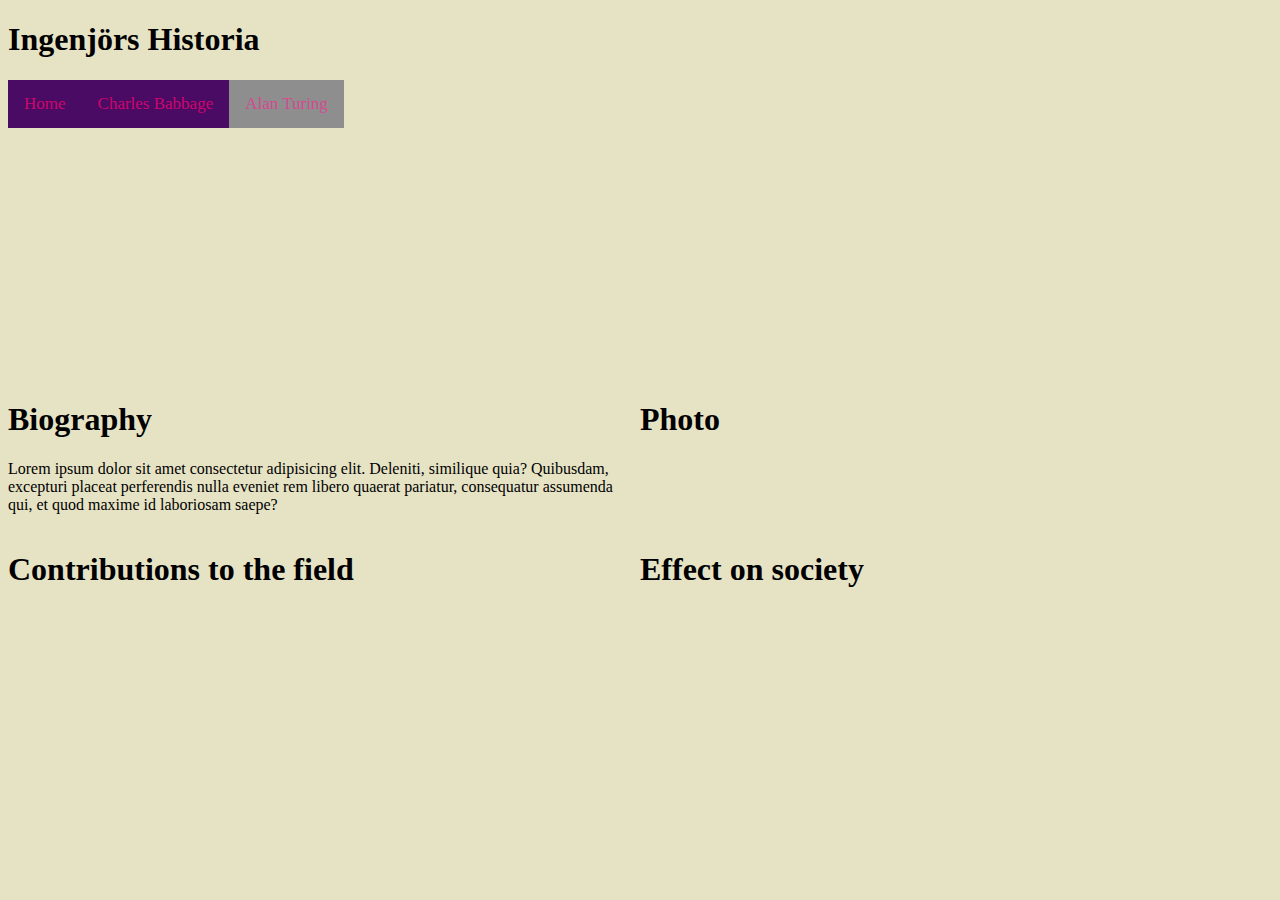
==== Alan Turing.html @ 5a164355 "Framework for styling and text body done" ====
<!DOCTYPE html>
<html lang="en">
<head>
    <meta charset="UTF-8">
    <meta name="viewport" content="width=device-width, initial-scale=1.0">
    <title>Alan Turing</title>
    <link rel="stylesheet" href="style.css">
</head>
<body>
    <header><h1>Ingenjörs Historia</h1></header>
    <div class="grid-container">
        <div class="topnav">
            <a  href="index.html">Home</a>
            <a href="Charles Babbage.html">Charles Babbage</a>
            <a class= "active" href="Alan Turing.html">Alan Turing</a>
        </div>
        <div class="textgrid">
            <div>
                <h1>Biography</h1>
                <p>Lorem ipsum dolor sit amet consectetur adipisicing elit. Deleniti, similique quia? Quibusdam, excepturi placeat perferendis nulla eveniet rem libero quaerat pariatur, consequatur assumenda qui, et quod maxime id laboriosam saepe?</p>
            </div>
            <div>
                <h1>Photo</h1>
            </div>
            <div>
                <h1>Contributions to the field</h1>
            </div>
            <div>
                <h1>Effect on society</h1>
            </div>
        </div> 
    </div>  
</body>
</html>
---- style.css ----
body {
    background-color: rgb(230, 227, 197);
}

/* Style the links inside the navigation bar */
.topnav a {
    float: left;
    color: #cd066d;
    background-color: #490b64;
    text-align: center;
    padding: 14px 16px;
    text-decoration: none;
    font-size: 17px;
}
  
/* Change the color of links on hover */  
.topnav a:hover {
    background-color: #5a0b64;
    color: #cd066d;
}

.topnav a.active {
    background-color: #8e8e8e;
    color: #d54991;
}

.grid-container {
    display: grid;
    grid-template-rows: 1fr 1fr;
}
.textgrid {
    display: grid;
    grid-template-rows: 1fr 1fr;
    grid-template-columns: 1fr 1fr;
}
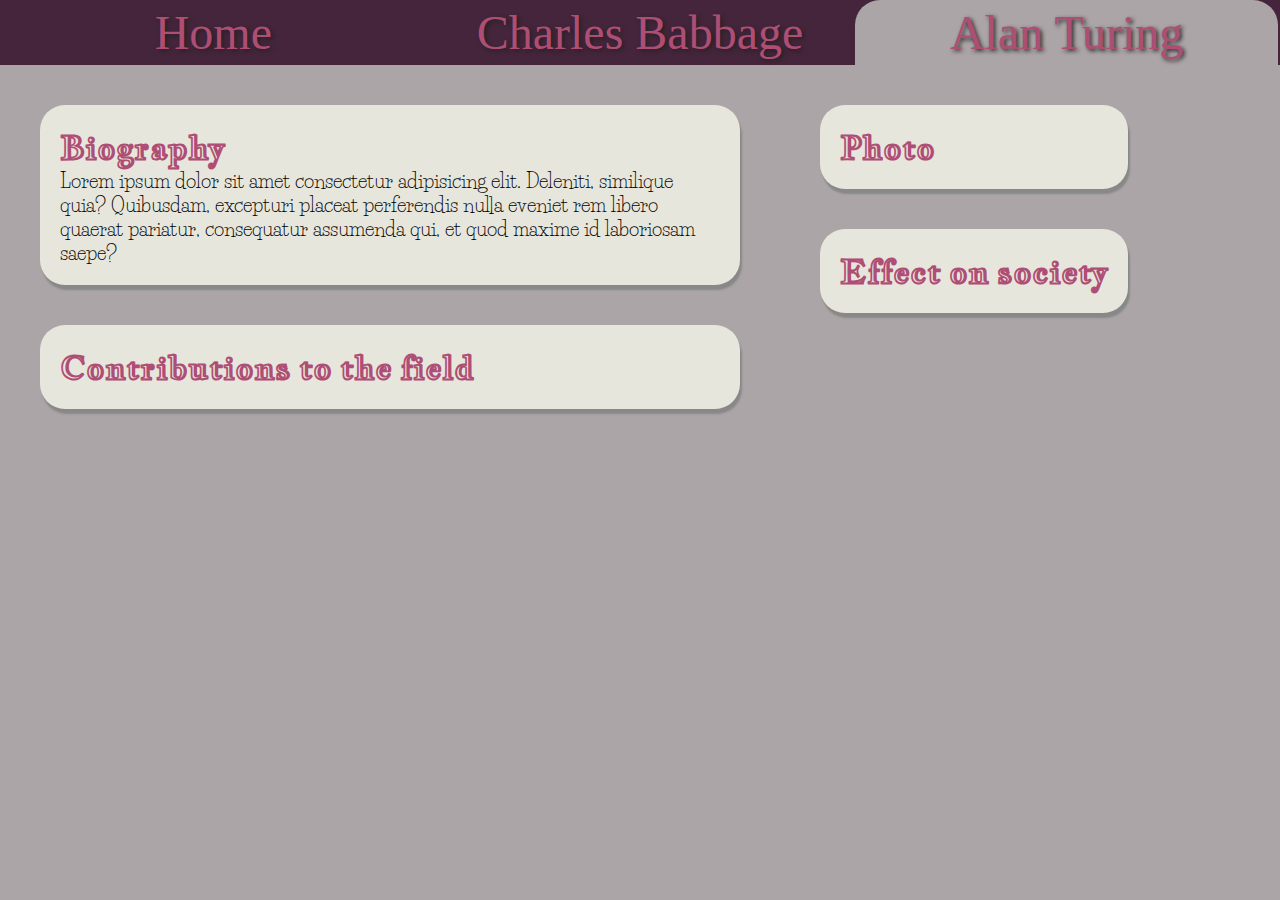
==== commit ac41577d: "Styling is more consistent" ====
--- a/Alan Turing.html
+++ b/Alan Turing.html
@@ -7,28 +7,33 @@
     <link rel="stylesheet" href="style.css">
 </head>
 <body>
-    <header><h1>Ingenjörs Historia</h1></header>
-    <div class="grid-container">
-        <div class="topnav">
+    <header>
+        <nav class="topnav">
             <a  href="index.html">Home</a>
             <a href="Charles Babbage.html">Charles Babbage</a>
             <a class= "active" href="Alan Turing.html">Alan Turing</a>
-        </div>
-        <div class="textgrid">
-            <div>
+        </nav>
+    </header>
+    <div class="contentContainer">
+        <div>
+            <div class="bubble">
                 <h1>Biography</h1>
                 <p>Lorem ipsum dolor sit amet consectetur adipisicing elit. Deleniti, similique quia? Quibusdam, excepturi placeat perferendis nulla eveniet rem libero quaerat pariatur, consequatur assumenda qui, et quod maxime id laboriosam saepe?</p>
             </div>
-            <div>
+            <div class="bubble">
+                <h1>Contributions to the field</h1>
+            </div>
+        </div>
+        <div>
+            <div class="bubble photo">
                 <h1>Photo</h1>
             </div>
-            <div>
-                <h1>Contributions to the field</h1>
-            </div>
-            <div>
+            <div class="bubble">
                 <h1>Effect on society</h1>
             </div>
-        </div> 
+        </div>
+    </div> 
+    <div class="grid-container">
     </div>  
 </body>
 </html>--- a/style.css
+++ b/style.css
@@ -1,37 +1,78 @@
+@import url('https://fonts.googleapis.com/css2?family=Irish+Grover&family=Jacques+Francois+Shadow&family=Life+Savers&display=swap');
 
-body {
-    background-color: rgb(230, 227, 197);
+* {
+    margin: 0;
+    padding: 0;
+    box-sizing: border-box;
 }
 
-/* Style the links inside the navigation bar */
-.topnav a {
-    float: left;
-    color: #cd066d;
-    background-color: #490b64;
-    text-align: center;
-    padding: 14px 16px;
-    text-decoration: none;
-    font-size: 17px;
-}
-  
 /* Change the color of links on hover */  
 .topnav a:hover {
     background-color: #5a0b64;
     color: #cd066d;
 }
 
-.topnav a.active {
-    background-color: #8e8e8e;
-    color: #d54991;
+body {
+    background-color: #ACA5A7;
+    font-family: 'Life Savers', serif;
+    font-size: 20px;
 }
 
-.grid-container {
-    display: grid;
-    grid-template-rows: 1fr 1fr;
-}
-.textgrid {
-    display: grid;
-    grid-template-rows: 1fr 1fr;
-    grid-template-columns: 1fr 1fr;
+header {
+    background-color: #45253B;
 }
 
+nav {
+    display: flex;
+    flex-direction: row;
+    justify-content: space-around;
+    list-style: none;
+}
+
+nav a {
+    font-family: 'Irish Grover', cursive;
+    font-size: 48px;
+    color: #AF4E75;
+    text-shadow: 2px 2px 4px #222222;
+    width: 33%;
+    text-align: center;
+    padding: 5px;
+    text-decoration: none;
+}
+
+a.active {
+    background-color: #ACA5A7;
+    border-radius: 25px;
+    margin-bottom: -25px;
+}
+
+div.contentContainer {
+    display: flex;
+    flex-direction: row;
+    flex-wrap: wrap;
+}
+
+div.bubble {
+    background-color: #E7E6DC;
+    border-radius: 25px;
+    padding: 1em;
+    margin: 2em;
+    box-shadow: 2px 5px 2px #888888;
+    max-width: 700px;
+}
+
+div.photo {
+
+}
+
+img {
+    width: 100%;
+    height: auto;
+    border-radius: 25px;
+}
+
+h1 {
+    font-family: 'Jacques Francois Shadow', serif;
+    color: #AF4E75;
+    font-size: 32px;
+}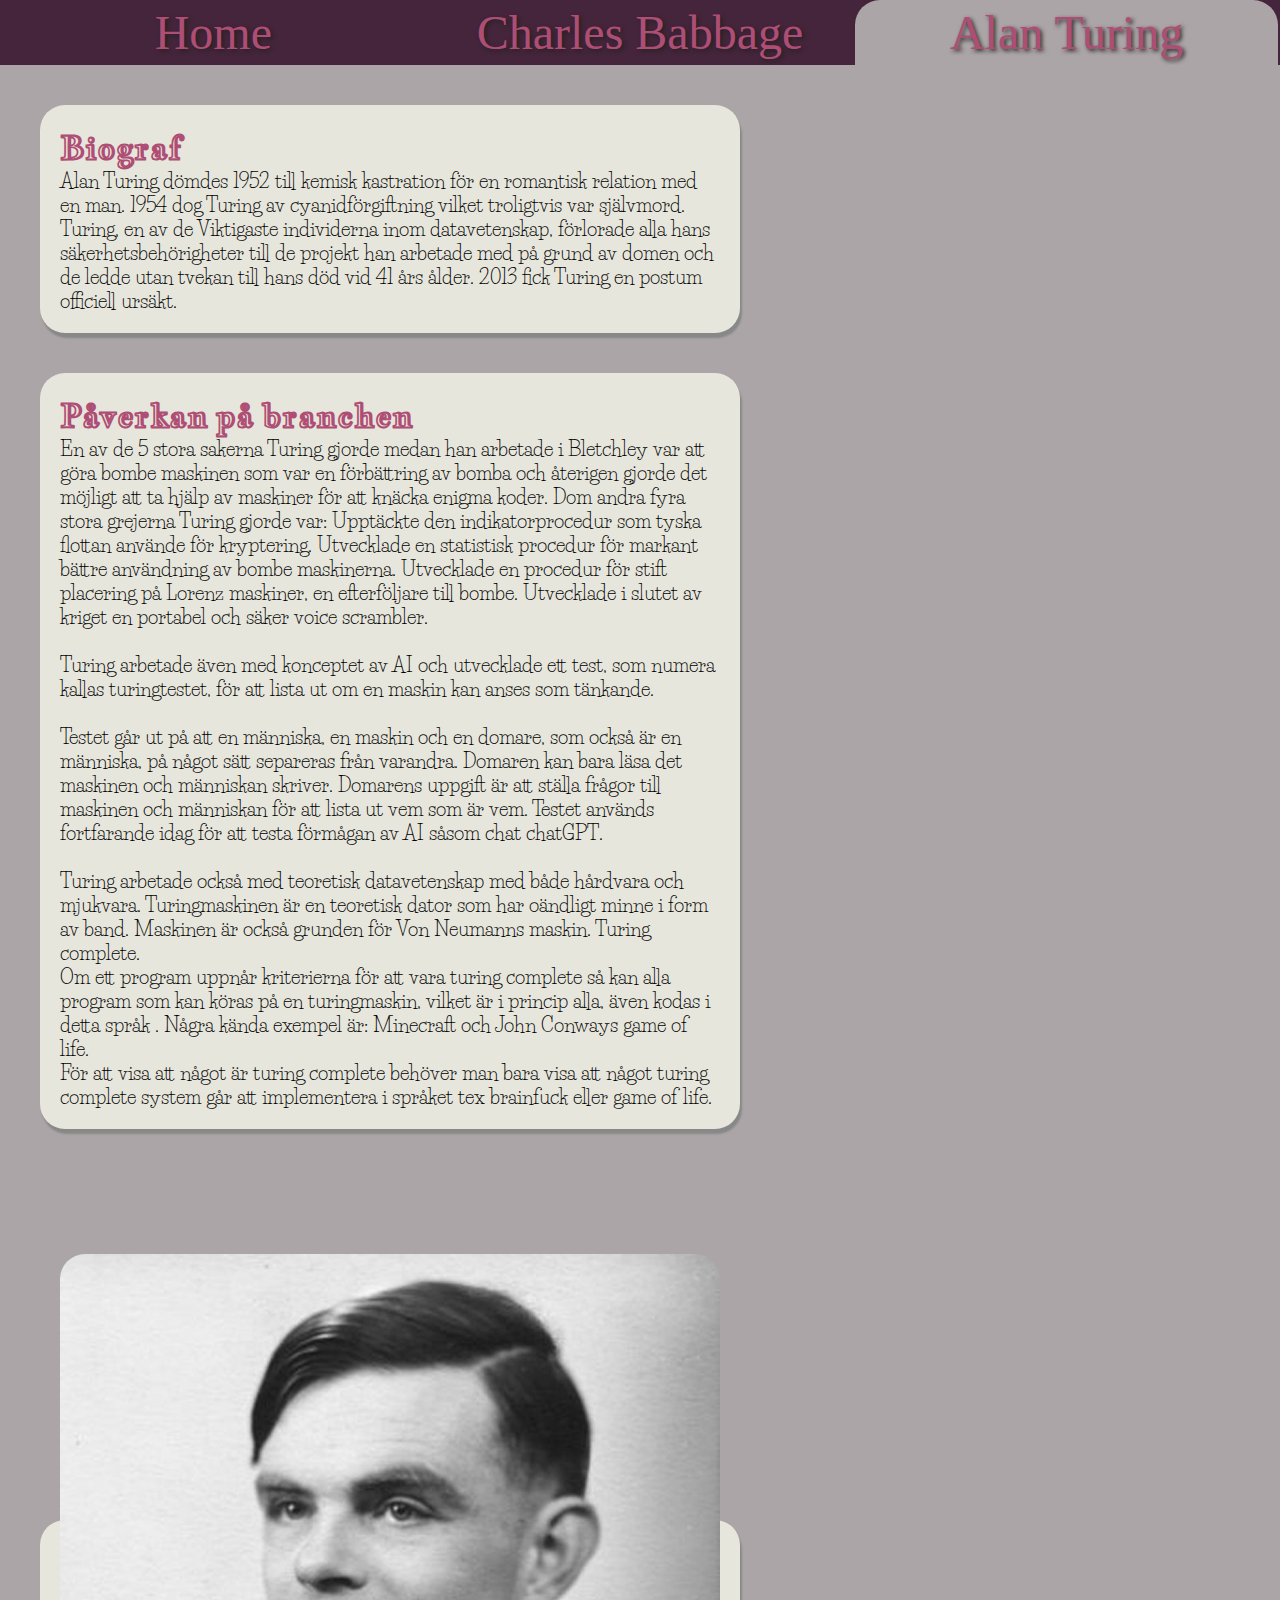
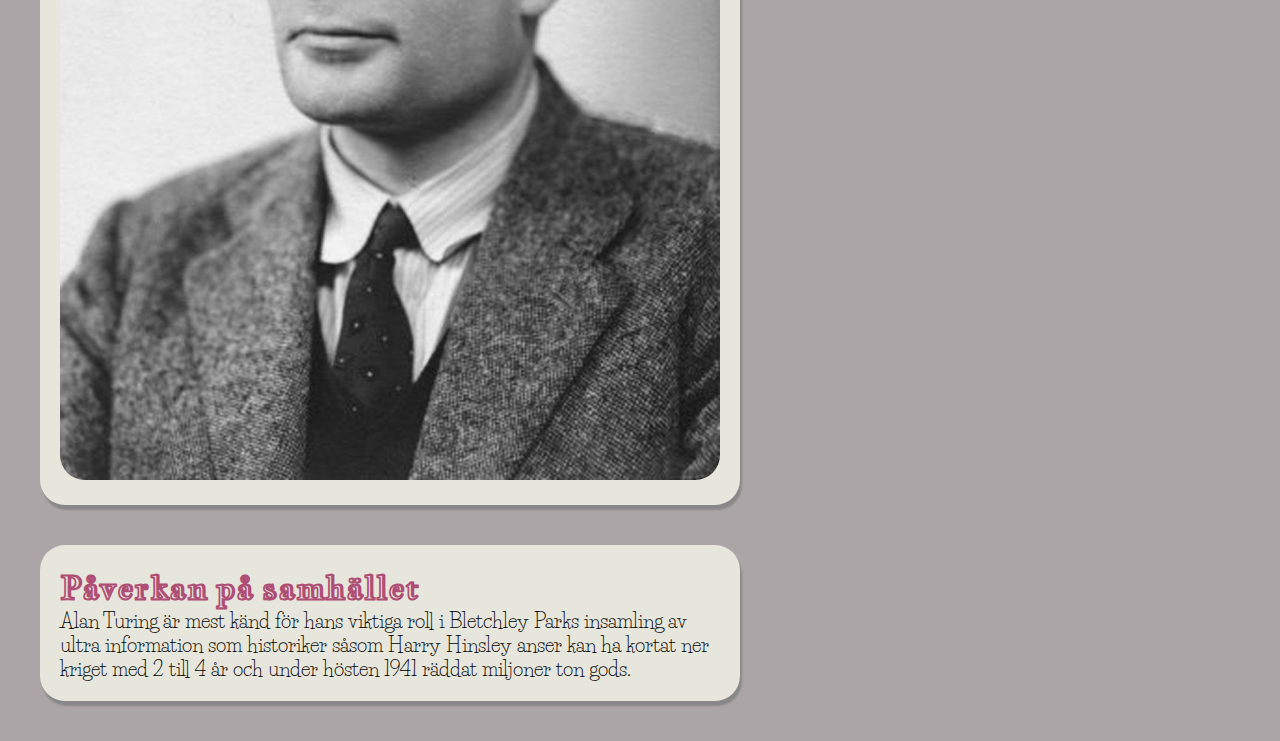
==== commit 4d2ffb4c: "Alan Turing text complete" ====
--- a/Alan Turing.html
+++ b/Alan Turing.html
@@ -17,19 +17,39 @@
     <div class="contentContainer">
         <div>
             <div class="bubble">
-                <h1>Biography</h1>
-                <p>Lorem ipsum dolor sit amet consectetur adipisicing elit. Deleniti, similique quia? Quibusdam, excepturi placeat perferendis nulla eveniet rem libero quaerat pariatur, consequatur assumenda qui, et quod maxime id laboriosam saepe?</p>
+                <h1>Biograf</h1>
+                <p>Alan Turing dömdes 1952 till kemisk kastration för en romantisk relation med en man. 1954 dog Turing av cyanidförgiftning vilket troligtvis var självmord. Turing, en av de Viktigaste individerna inom datavetenskap, förlorade alla hans säkerhetsbehörigheter till de projekt han arbetade med på grund av domen och de ledde utan tvekan till hans död vid 41 års ålder. 2013 fick Turing en postum officiell ursäkt.
+                </p>
             </div>
             <div class="bubble">
-                <h1>Contributions to the field</h1>
+                <h1>Påverkan på branchen</h1>
+                <p>En av de 5 stora sakerna Turing gjorde medan han arbetade i Bletchley var att göra bombe maskinen som var en förbättring av bomba och återigen gjorde det möjligt att ta hjälp av maskiner för att knäcka enigma koder. Dom andra fyra stora grejerna Turing gjorde var:
+                    Upptäckte den indikatorprocedur som tyska flottan använde för kryptering.
+                    Utvecklade en statistisk procedur för markant bättre användning av bombe maskinerna.
+                    Utvecklade en procedur för stift placering på Lorenz maskiner, en efterföljare till bombe.
+                    Utvecklade i slutet av kriget en portabel och säker voice scrambler. <br> <br>
+                    
+                    Turing arbetade även med konceptet av AI och utvecklade ett test, som numera kallas turingtestet, för att lista ut om en maskin kan anses som tänkande. <br><br>
+                    
+                    Testet går ut på att en människa, en maskin och en domare, som också är en människa, på något sätt separeras från varandra. Domaren kan bara läsa det maskinen och människan skriver. Domarens uppgift är att ställa frågor till maskinen och människan för att lista ut vem som är vem.
+                    Testet används fortfarande idag för att testa förmågan av AI såsom chat chatGPT. <br> <br>
+                    
+                    Turing arbetade också med teoretisk datavetenskap med både hårdvara och mjukvara. Turingmaskinen är en teoretisk dator som har oändligt minne i form av band. Maskinen är också grunden för Von Neumanns maskin.
+                    Turing complete. <br>
+                    Om ett program uppnår kriterierna för att vara turing complete så kan alla program som kan köras på en turingmaskin, vilket är i princip alla,  även kodas i detta språk . Några kända exempel är:
+                    Minecraft och John Conways game of life. <br>
+                    För att visa att något är turing complete behöver man bara visa att något turing complete system går att implementera i språket tex brainfuck eller game of life.
+                    </p>
             </div>
         </div>
         <div>
             <div class="bubble photo">
-                <h1>Photo</h1>
+                <h1>Foto</h1>
+                <img src="alan_turing_photo-1-3475332122.jpg" alt="Picture of Alan Turing">
             </div>
             <div class="bubble">
-                <h1>Effect on society</h1>
+                <h1>Påverkan på samhället</h1>
+                <p>Alan Turing är mest känd för hans viktiga roll i Bletchley Parks insamling av ultra information som historiker såsom Harry Hinsley anser kan ha kortat ner kriget med 2 till 4 år och under hösten 1941 räddat miljoner ton gods. </p>
             </div>
         </div>
     </div> 
--- a/style.css
+++ b/style.css
@@ -38,18 +38,28 @@
     text-align: center;
     padding: 5px;
     text-decoration: none;
+    border-radius: 25px;
 }
 
 a.active {
     background-color: #ACA5A7;
-    border-radius: 25px;
     margin-bottom: -25px;
 }
+
+nav a:hover {
+    color: #222222;
+    background-color: #AF4E75;
+    margin-bottom: -25px;
+}
+
 
 div.contentContainer {
     display: flex;
     flex-direction: row;
     flex-wrap: wrap;
+    background-color: #ACA5A7;
+    position: relative;
+    z-index: 1;
 }
 
 div.bubble {
@@ -61,15 +71,17 @@
     max-width: 700px;
 }
 
-div.photo {
-
-}
-
 img {
     width: 100%;
     height: auto;
     border-radius: 25px;
+    margin-top: -50%;
 }
+
+div.photo {
+    margin-top: 45%;
+}
+
 
 h1 {
     font-family: 'Jacques Francois Shadow', serif;
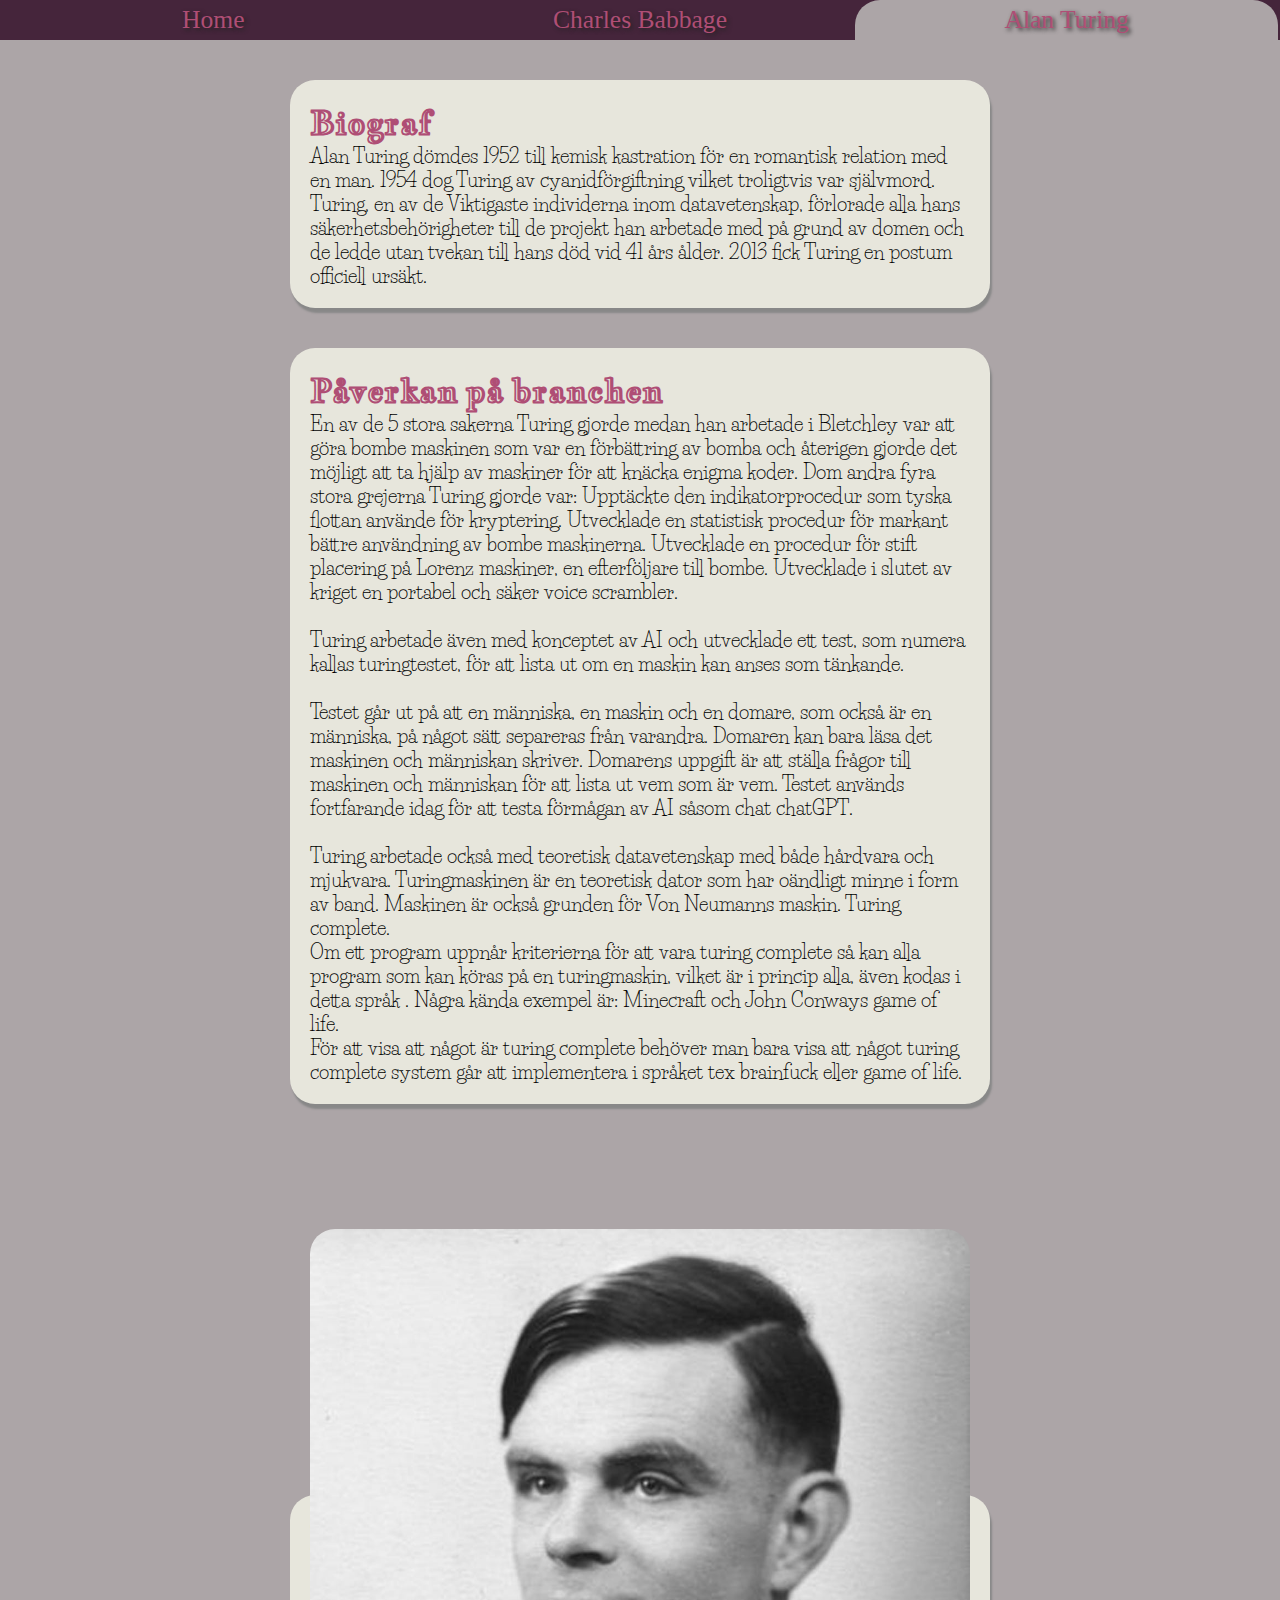
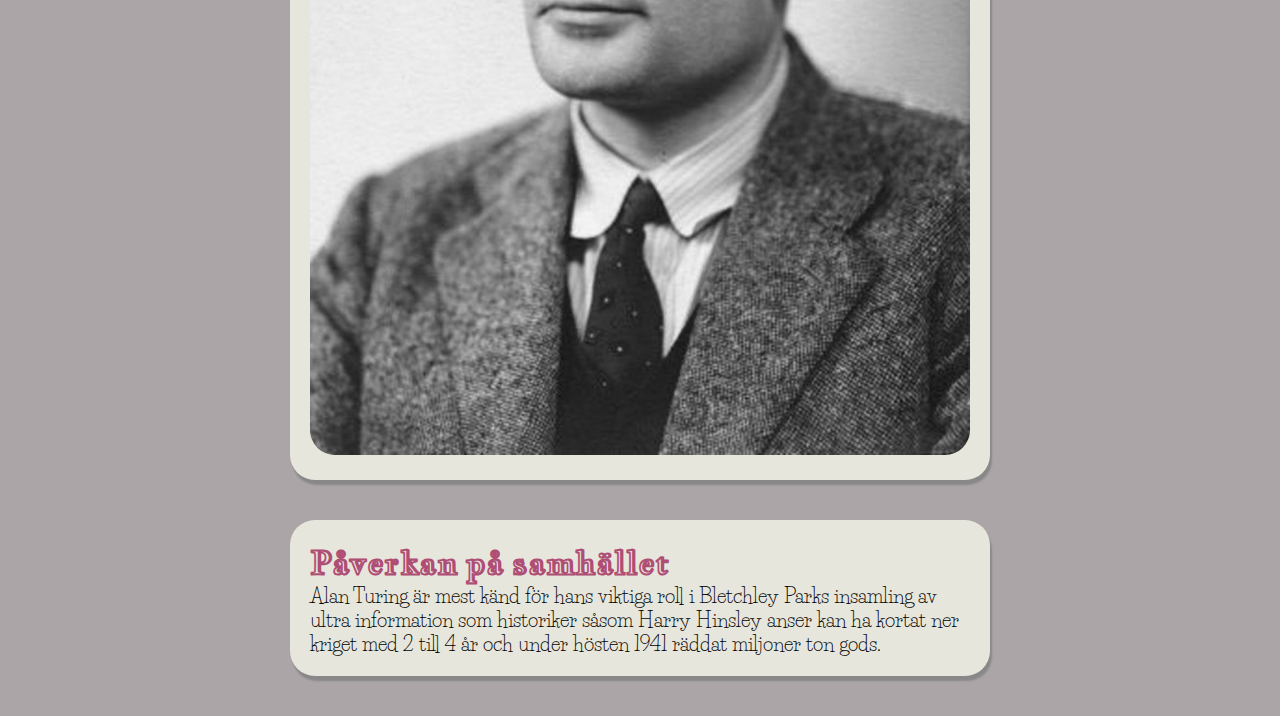
==== commit f719830b: "FIX: Switch Alan Turing image to webp" ====
--- a/Alan Turing.html
+++ b/Alan Turing.html
@@ -45,11 +45,11 @@
         <div>
             <div class="bubble photo">
                 <h1>Foto</h1>
-                <img src="alan_turing_photo-1-3475332122.jpg" alt="Picture of Alan Turing">
+                <img src="Alan_Turing.webp" alt="Picture of Alan Turing">
             </div>
             <div class="bubble">
                 <h1>Påverkan på samhället</h1>
-                <p>Alan Turing är mest känd för hans viktiga roll i Bletchley Parks insamling av ultra information som historiker såsom Harry Hinsley anser kan ha kortat ner kriget med 2 till 4 år och under hösten 1941 räddat miljoner ton gods. </p>
+                <p>Alan Turing är mest känd för hans viktiga roll i Bletchley Parks insamling av ultra information som historiker såsom Harry Hinsley anser kan ha kortat ner kriget med 2 till 4 år och under hösten 1941 räddat miljoner ton gods.</p>
             </div>
         </div>
     </div> 
--- a/style.css
+++ b/style.css
@@ -4,12 +4,6 @@
     margin: 0;
     padding: 0;
     box-sizing: border-box;
-}
-
-/* Change the color of links on hover */  
-.topnav a:hover {
-    background-color: #5a0b64;
-    color: #cd066d;
 }
 
 body {
@@ -20,6 +14,7 @@
 
 header {
     background-color: #45253B;
+    width: 100vw;
 }
 
 nav {
@@ -31,7 +26,7 @@
 
 nav a {
     font-family: 'Irish Grover', cursive;
-    font-size: 48px;
+    font-size: 2vw;
     color: #AF4E75;
     text-shadow: 2px 2px 4px #222222;
     width: 33%;
@@ -60,6 +55,7 @@
     background-color: #ACA5A7;
     position: relative;
     z-index: 1;
+    justify-content: space-around;
 }
 
 div.bubble {
@@ -68,7 +64,8 @@
     padding: 1em;
     margin: 2em;
     box-shadow: 2px 5px 2px #888888;
-    max-width: 700px;
+    width: 40vw;
+    min-width: 700px;
 }
 
 img {
@@ -87,4 +84,41 @@
     font-family: 'Jacques Francois Shadow', serif;
     color: #AF4E75;
     font-size: 32px;
+}
+
+@media (max-Width: 750px){
+    nav {
+        flex-direction: column;
+        align-items: center;
+    }
+    nav a {
+        font-size: 1rem;
+        width: 100%;
+        margin: 0;
+    }
+    a.active {
+        margin: 0;
+    }
+    div.contentContainer {
+        width: 100vw;
+    }
+    div {
+        width: 100vw;
+        margin-right: 0;
+        margin-left: 0;
+    }
+    div.bubble {
+        min-width: 0;
+        margin-left: 0;
+        margin-right: 0;
+        width: 100vw;
+        border-radius: 3px;
+    }
+    div.photo {
+        margin-top: 0;
+    }
+    img {
+        margin: 0;
+        max-width: 100vw;
+    }
 }